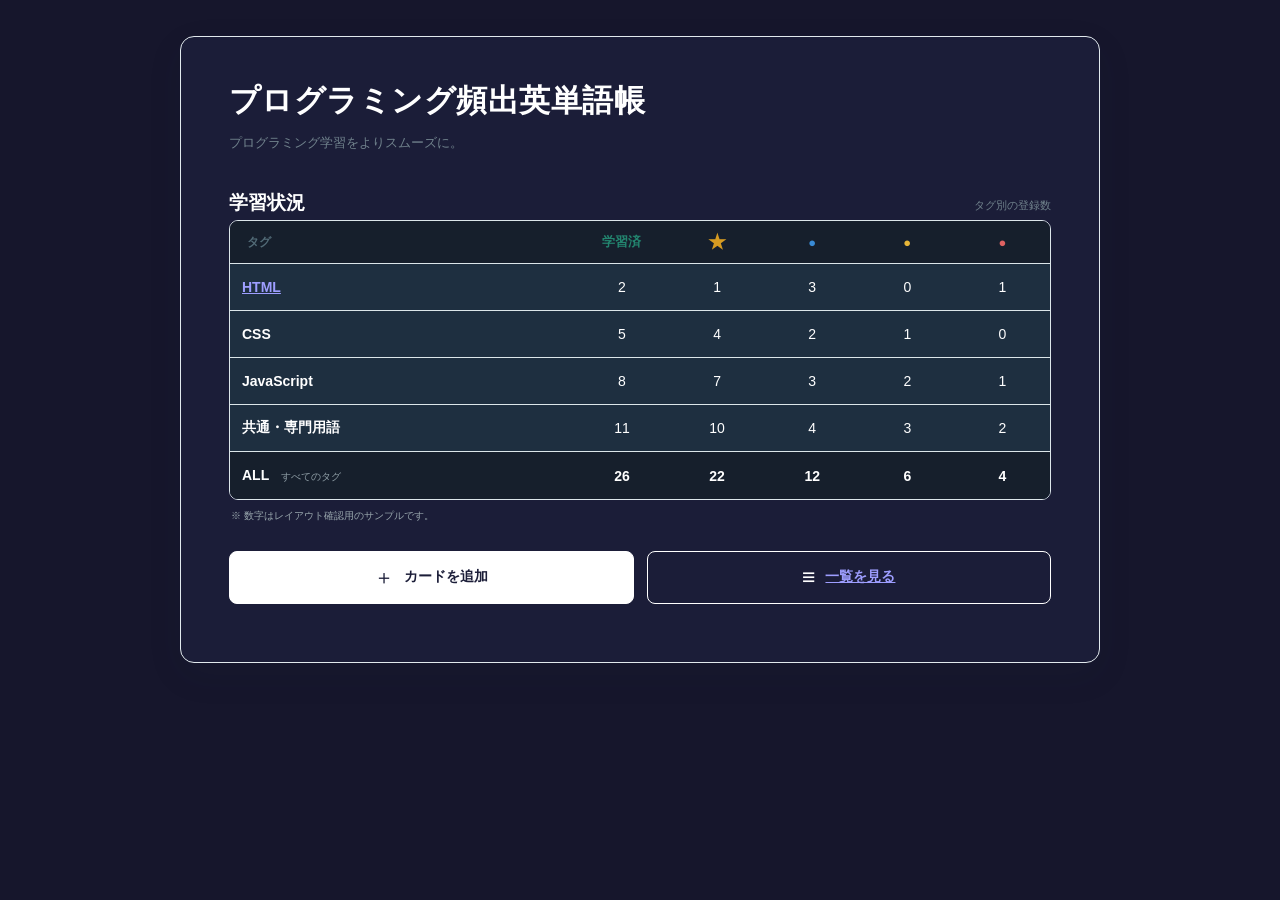
==== index.html @ 3346f2f7 "カード追加フォームを追加" ====
<!DOCTYPE html>
<html lang="ja">
<head>
    <meta charset="UTF-8">
    <meta name="viewport" content="width=device-width, initial-scale=1.0">
    <title>プログラミング頻出英単語・略語・専門用語の単語帳</title>
    <link rel="stylesheet" href="css/style.css">
</head>
<body>
  <div class="app-shell">

    <main>
      <section class="intro" aria-labelledby="page-title">
        <h1 id="page-title">プログラミング頻出英単語帳</h1>
        <p class="intro-text">プログラミング学習をよりスムーズに。</p>
      </section>

      <section class="overview" aria-labelledby="overview-title">
        <div class="section-heading">
          <div>
            <h2 id="overview-title">学習状況</h2>
          </div>
          <span class="total-label">タグ別の登録数</span>
        </div>

        <div class="table-wrap">
          <table>
            <thead>
              <tr>
                <th scope="col" class="tag-heading">タグ</th>
                <th scope="col"><span class="status-label">学習済</span></th>
                <th scope="col"><span class="status-label star">★</span></th>
                <th scope="col"><span class="status-label blue">●</span></th>
                <th scope="col"><span class="status-label yellow">●</span></th>
                <th scope="col"><span class="status-label red">●</span></th>
              </tr>
            </thead>
            <tbody>
              <tr>
                <th scope="row"><a href="dashboard.html">HTML</a></th>
                <td>2</td><td>1</td><td>3</td><td>0</td><td>1</td>
              </tr>
              <tr>
                <th scope="row">CSS</th>
                <td>5</td><td>4</td><td>2</td><td>1</td><td>0</td>
              </tr>
              <tr>
                <th scope="row">JavaScript</th>
                <td>8</td><td>7</td><td>3</td><td>2</td><td>1</td>
              </tr>
              <tr>
                <th scope="row">共通・専門用語</th>
                <td>11</td><td>10</td><td>4</td><td>3</td><td>2</td>
              </tr>
              <tr class="all-row">
                <th scope="row">ALL <span class="all-caption">すべてのタグ</span></th>
                <td>26</td><td>22</td><td>12</td><td>6</td><td>4</td>
              </tr>
            </tbody>
          </table>
        </div>
        <p class="table-note">※ 数字はレイアウト確認用のサンプルです。</p>
      </section>

      <nav class="actions">
        <button class="add-button" id="toggle-form" type="button">
          <span class="button-icon">＋</span>
          <span>カードを追加</span>
        </button>
        <button class="list-button" type="button">
          <span class="button-icon list-icon">≡</span>
          <span><a href="words.html">一覧を見る</a></span>
        </button>
      </nav>


      <form class="add-card" id="add-card-form" hidden>
        <div class="form-row">
          <label for="word">単語</label>
          <input id="word" name="word" type="text" placeholder="単語を入力">
        </div>

        <div class="form-row">
          <label for="description">説明</label>
          <textarea id="description" name="description" rows="3" placeholder="単語の意味や説明を入力"></textarea>
        </div>

        <div class="form-row">
          <label for="tag">タグ</label>
          <div class="tag-input-container" id="tag-container">
            <div class="tag-list" id="tag-list"></div>
            <input id="tag-input" name="tag" type="text" placeholder="タグを入力してEnter">
          </div>
        </div>
        
        <button class="add-btn" type="submit">追加</button>
      </form>

    </main>
  </div>

  <script src="js/main.js"></script>  
</body>
</html>
---- css/style.css ----
@charset "UTF-8";

:root {
  color-scheme: dark;
  --ink: #ffffff;
  --muted: #71838d;
  --line: #dce6ea;
  --paper: #1b1d38;
  --canvas: #16162c;
  --blue: #398bd6;
  --yellow: #e7b638;
  --red: #df6262;
}

* {
  box-sizing: border-box;
}

body {
  margin: 0;
  min-width: 320px;
  background: var(--canvas);
  color: var(--ink);
  font-family: -apple-system, BlinkMacSystemFont, "Segoe UI",
    "Noto Sans JP", "Hiragino Kaku Gothic ProN", Meiryo, sans-serif;
}

button {
  font: inherit;
}

.app-shell {
  width: min(100% - 40px, 920px);
  margin: 36px auto;
  overflow: hidden;
  background: var(--paper);
  border: 1px solid #e1e9ed;
  border-radius: 14px;
  box-shadow: 0 12px 36px rgb(23 52 67 / 8%);
}

main {
  padding: 42px 48px 38px;
}

.intro {
  margin-bottom: 38px;
}

h1 {
  margin: 0;
  color: var(--ink);
  font-size: clamp(22px, 3.3vw, 31px);
  line-height: 1.45;
  letter-spacing: .015em;
}

.intro-text {
  margin: 10px 0 0;
  color: var(--muted);
  font-size: 13px;
}

.section-heading {
  display: flex;
  align-items: end;
  justify-content: space-between;
  margin-bottom: 4px;
}

h2 {
  margin: 0;
  color: var(--ink);
  font-size: 19px;
}

.total-label {
  padding-bottom: 3px;
  color: var(--muted);
  font-size: 11px;
}

.table-wrap {
  overflow-x: auto;
  border: 1px solid var(--line);
  border-radius: 9px;
}

table {
  width: 100%;
  min-width: 520px;
  border-collapse: collapse;
  table-layout: fixed;
  font-variant-numeric: tabular-nums;
}

th,
td {
  height: 47px;
  padding: 9px 12px;
  border-bottom: 1px solid var(--line);
  text-align: center;
  font-size: 14px;
}

thead th {
  height: 43px;
  background: #161f2c;
  color: #526b77;
  font-size: 12px;
  font-weight: 700;
}

th:first-child {
  width: 42%;
  text-align: left;
}

thead th:first-child {
  padding-left: 17px;
}

tbody {
    background-color: #1e2f40;
}

tbody th {
  color: var(--ink);
  font-weight: 600;
}

tbody td {
  color: var(--ink);
}

tbody tr:last-child th,
tbody tr:last-child td {
  border-bottom: 0;
}

tbody tr:hover {
  background: #294d68;
}

.status-label {
  display: inline-block;
  color: #23856f;
  font-size: 13px;
  font-weight: 800;
}

.status-label.star {
  color: #d69b22;
  font-size: 18px;
  line-height: 1;
}

.status-label.blue { color: var(--blue); }
.status-label.yellow { color: var(--yellow); }
.status-label.red { color: var(--red); }

.all-row {
  background: #161f2c;
}

.all-row th,
.all-row td {
  font-weight: 800;
}

.all-caption {
  margin-left: 8px;
  color: #91a0a8;
  font-size: 10px;
  font-weight: 400;
}

.table-note {
  margin: 9px 2px 0;
  color: #9aa8ae;
  font-size: 10px;
}

.actions {
  display: grid;
  grid-template-columns: 1fr 1fr;
  gap: 13px;
  margin-top: 28px;
  margin-bottom: 20px;
}

button {
  min-height: 53px;
  display: flex;
  align-items: center;
  justify-content: center;
  gap: 10px;
  border: 1px solid var(--ink);
  border-radius: 8px;
  cursor: pointer;
  font-size: 14px;
  font-weight: 700;
}

.add-button {
  background: #fff;
  color: var(--paper);
}

.add-button:hover {
  background: #294d68;
  color: #fff;
}

.list-button {
  background: var(--paper);
  color: #ffffff;
}

.list-button:hover {
  background: #294d68;
}

.button-icon {
  font-size: 20px;
  font-weight: 400;
  line-height: 1;
}

.list-icon {
  font-size: 23px;
}

.form-row {
    display: flex;
    gap: 20px;
    align-items: flex-start;
}

.form-row label {
    width: 80px;
    flex-shrink: 0;
}

.form-row > input,
.form-row > textarea,
.tag-input-container {
    flex: 1;
    min-width: 0;
    padding: 10px;
    border: 1px solid var(--line);
    border-radius: 6px;
    background: var(--canvas);
    color: var(--ink);
    font: inherit;
}

.form-row > textarea {
    resize: vertical;
}

.tag-input-container {
    display: flex;
    flex-wrap: wrap;
    align-items: center;
    gap: 8px;
}

.tag-list {
    display: flex;
    flex-wrap: wrap;
    gap: 8px;
}

.tag-input-container input {
    flex: 1;
    min-width: 120px;
    border: none;
    outline: none;
    background: transparent;
    color: var(--ink);
    font: inherit;
}

.add-btn {
  padding: 0 100px;
  margin: 20px auto 0;
}


@media (max-width: 600px) {
  .app-shell {
    width: 100%;
    margin: 0;
    border: 0;
    border-radius: 0;
  }

  main {
    padding: 32px 18px 28px;
  }

  .intro {
    margin-bottom: 30px;
  }

  .intro-text {
    font-size: 12px;
  }

  .section-heading {
    align-items: start;
  }

  .total-label {
    padding-top: 20px;
    font-size: 10px;
  }

  .actions {
    gap: 9px;
  }

  button {
    min-height: 50px;
    gap: 6px;
    font-size: 12px;
  }
}

@media (prefers-reduced-motion: reduce) {
  *,
  *::before,
  *::after {
    scroll-behavior: auto !important;
    transition-duration: .01ms !important;
  }
}
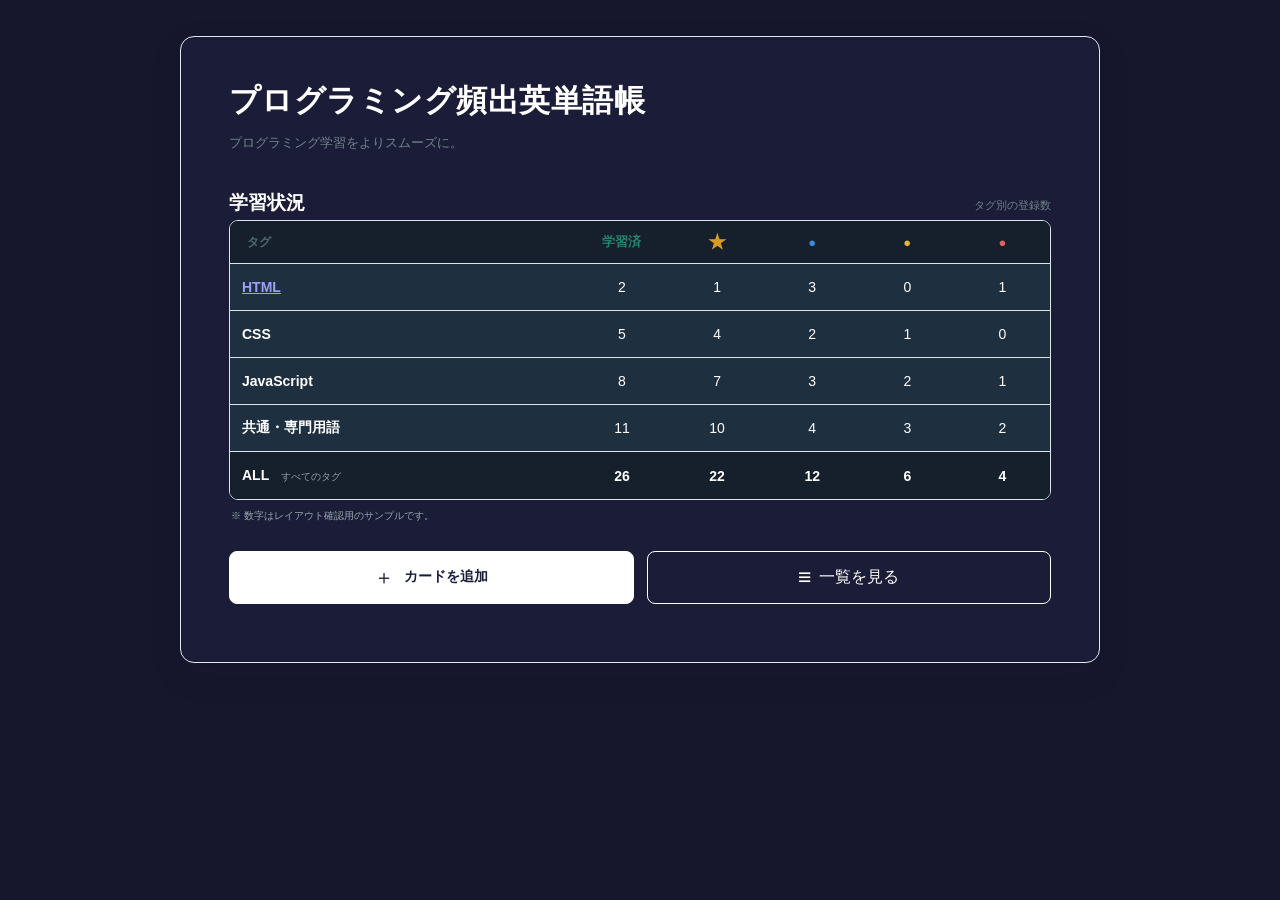
==== commit 1bc6b057: "index.htmlの「一覧を見る」ボタンを調整" ====
--- a/index.html
+++ b/index.html
@@ -67,10 +67,10 @@
           <span class="button-icon">＋</span>
           <span>カードを追加</span>
         </button>
-        <button class="list-button" type="button">
+        <a class="list-button" href="words.html" type="button">
           <span class="button-icon list-icon">≡</span>
-          <span><a href="words.html">一覧を見る</a></span>
-        </button>
+          <span>一覧を見る</span>
+        </a>
       </nav>
 
 
--- a/css/style.css
+++ b/css/style.css
@@ -207,12 +207,22 @@
   color: var(--paper);
 }
 
-.add-button:hover {
+.add-button:hover, 
+.add-btn:hover {
   background: #294d68;
   color: #fff;
 }
 
 .list-button {
+  text-decoration: none;
+  display: flex;
+  align-items: center;
+  justify-content: center;
+  gap: 8px;  
+
+  border: 1px solid var(--ink);
+  border-radius: 8px;
+
   background: var(--paper);
   color: #ffffff;
 }
@@ -282,9 +292,29 @@
     font: inherit;
 }
 
+.tag-item {
+    display: inline-flex;
+    align-items: center;
+    gap: 6px;
+    padding: 4px 8px;
+    border-radius: 4px;
+    background: var(--blue);
+    color: #fff;
+}
+
+.tag-item button {
+    border: none;
+    background: transparent;
+    color: #fff;
+    cursor: pointer;
+    font-size: 16px;
+}
+
 .add-btn {
   padding: 0 100px;
   margin: 20px auto 0;
+  background-color: #fff;
+  color: var(--paper);
 }
 
 
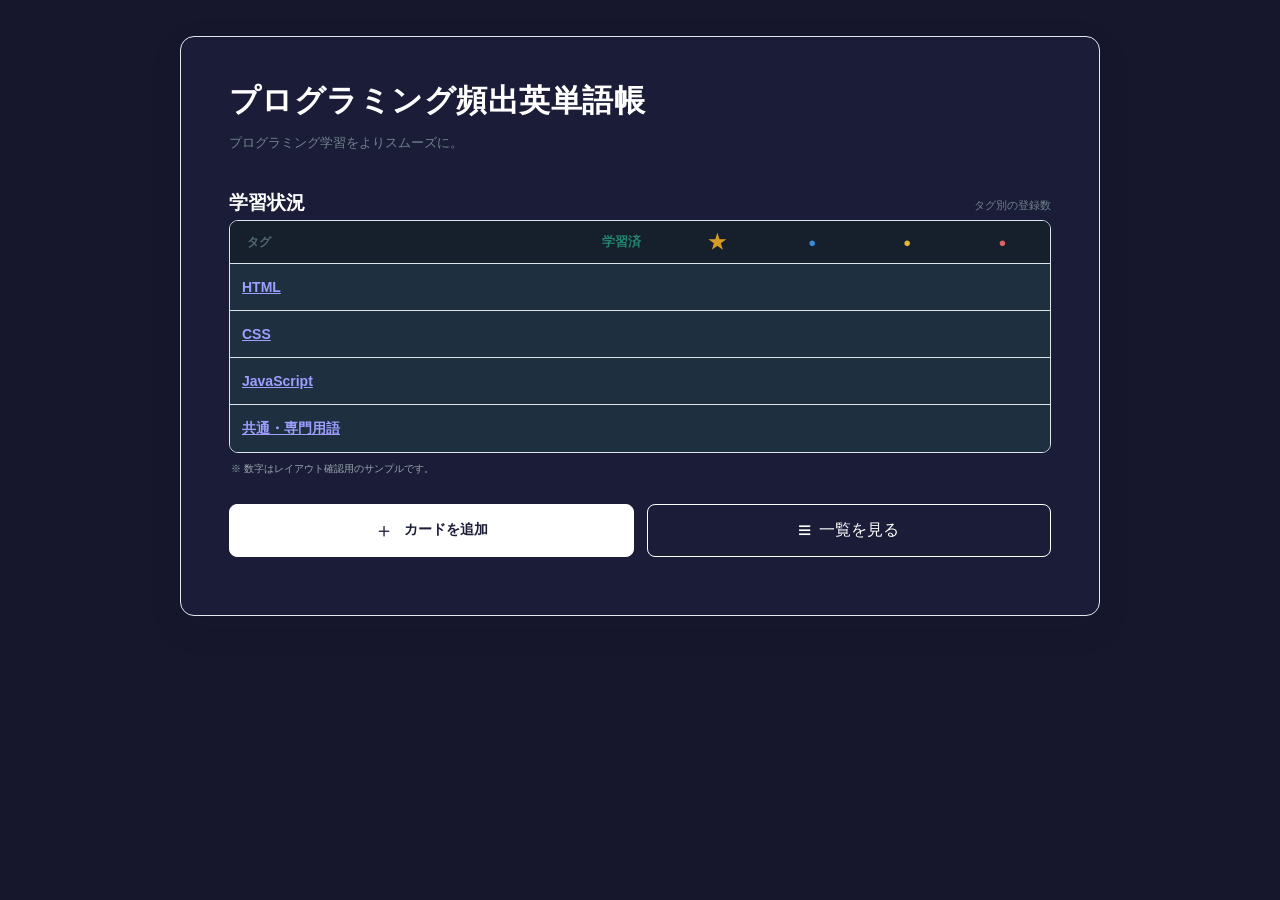
==== commit af8d1bfe: "index.htmlでの表示を、タグ名を取得して自動生成するように" ====
--- a/index.html
+++ b/index.html
@@ -35,27 +35,8 @@
                 <th scope="col"><span class="status-label red">●</span></th>
               </tr>
             </thead>
-            <tbody>
-              <tr>
-                <th scope="row"><a href="dashboard.html">HTML</a></th>
-                <td>2</td><td>1</td><td>3</td><td>0</td><td>1</td>
-              </tr>
-              <tr>
-                <th scope="row">CSS</th>
-                <td>5</td><td>4</td><td>2</td><td>1</td><td>0</td>
-              </tr>
-              <tr>
-                <th scope="row">JavaScript</th>
-                <td>8</td><td>7</td><td>3</td><td>2</td><td>1</td>
-              </tr>
-              <tr>
-                <th scope="row">共通・専門用語</th>
-                <td>11</td><td>10</td><td>4</td><td>3</td><td>2</td>
-              </tr>
-              <tr class="all-row">
-                <th scope="row">ALL <span class="all-caption">すべてのタグ</span></th>
-                <td>26</td><td>22</td><td>12</td><td>6</td><td>4</td>
-              </tr>
+            <tbody id="tag-list">
+
             </tbody>
           </table>
         </div>
@@ -98,7 +79,7 @@
 
     </main>
   </div>
-
-  <script src="js/main.js"></script>  
+  <script src="js/words-data.js" defer></script>
+  <script src="js/main.js" defer></script>  
 </body>
 </html>
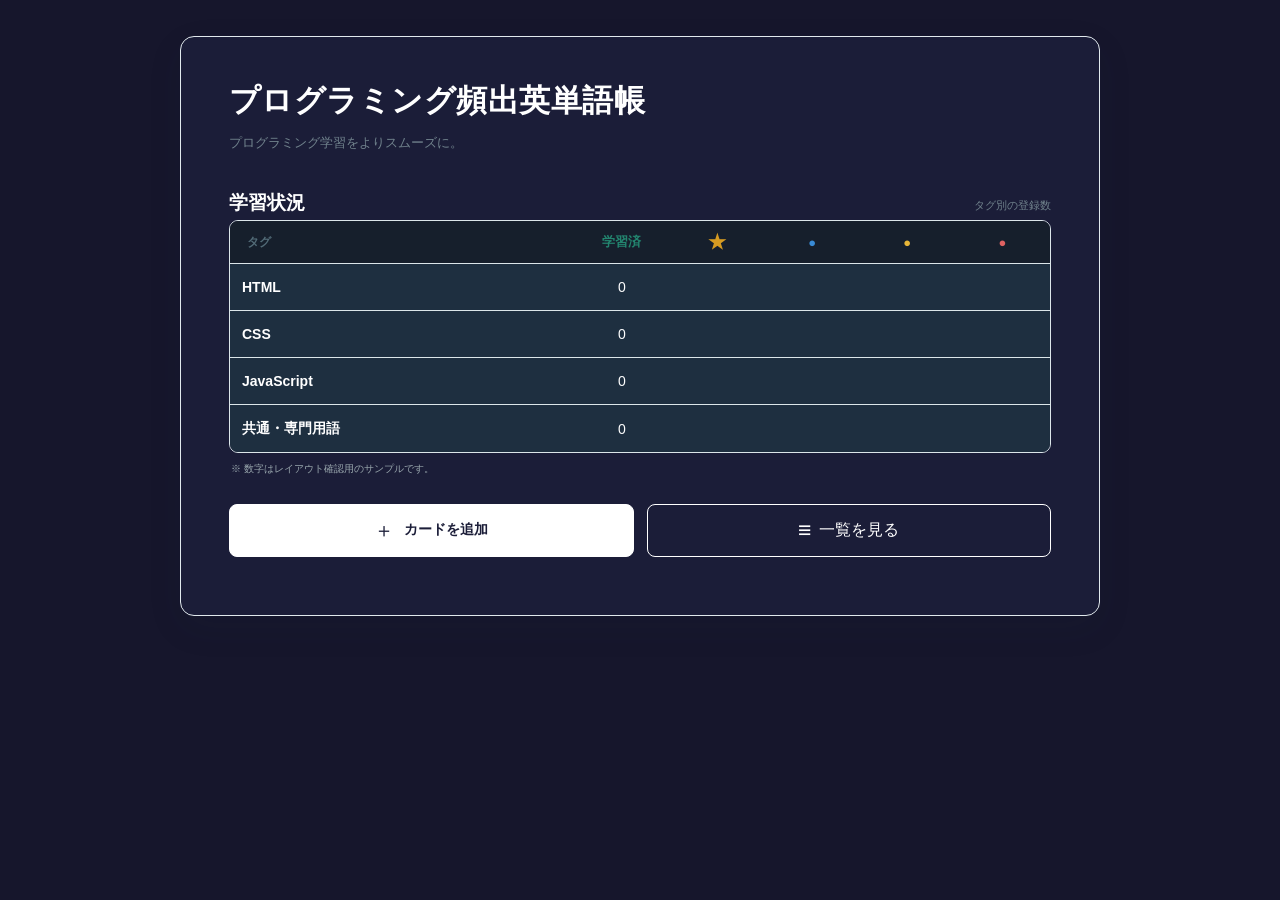
==== commit 46f3658a: "学習済み機能を実装" ====
--- a/index.html
+++ b/index.html
@@ -69,7 +69,7 @@
         <div class="form-row">
           <label for="tag">タグ</label>
           <div class="tag-input-container" id="tag-container">
-            <div class="tag-list" id="tag-list"></div>
+            <div class="tag-list" id="selected-tag-list"></div>
             <input id="tag-input" name="tag" type="text" placeholder="タグを入力してEnter">
           </div>
         </div>
@@ -80,6 +80,7 @@
     </main>
   </div>
   <script src="js/words-data.js" defer></script>
+  <script src="js/storage.js" defer></script>
   <script src="js/main.js" defer></script>  
 </body>
 </html>
--- a/css/style.css
+++ b/css/style.css
@@ -118,6 +118,15 @@
 
 thead th:first-child {
   padding-left: 17px;
+}
+
+#tag-list tr {
+  cursor: pointer;
+}
+
+#tag-list a {
+  text-decoration: none;
+  color: var(--ink);
 }
 
 tbody {
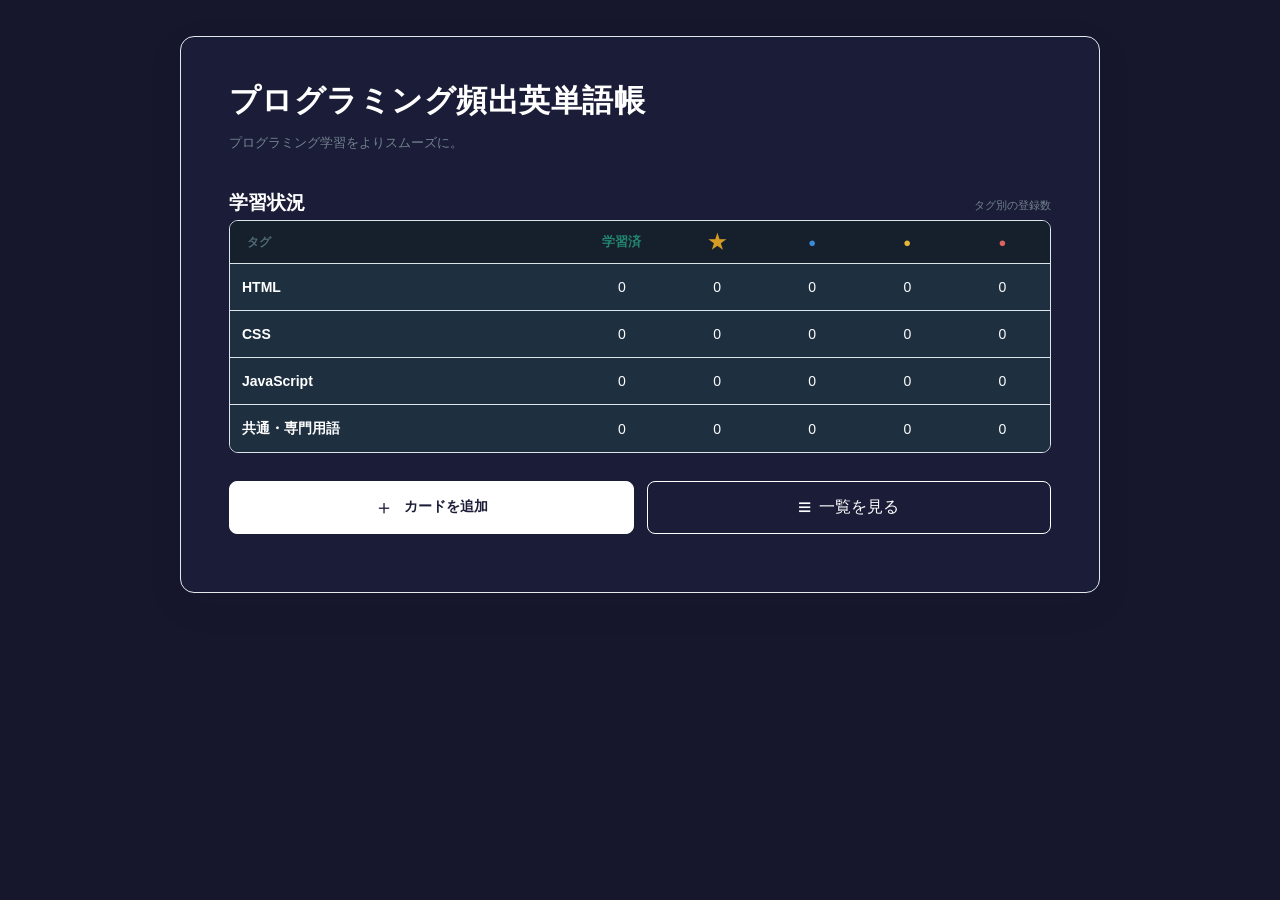
==== commit 18795e6e: "ダッシュボードに学習済み★と●の集計を表示" ====
--- a/index.html
+++ b/index.html
@@ -40,7 +40,6 @@
             </tbody>
           </table>
         </div>
-        <p class="table-note">※ 数字はレイアウト確認用のサンプルです。</p>
       </section>
 
       <nav class="actions">
--- a/css/style.css
+++ b/css/style.css
@@ -182,12 +182,6 @@
   color: #91a0a8;
   font-size: 10px;
   font-weight: 400;
-}
-
-.table-note {
-  margin: 9px 2px 0;
-  color: #9aa8ae;
-  font-size: 10px;
 }
 
 .actions {
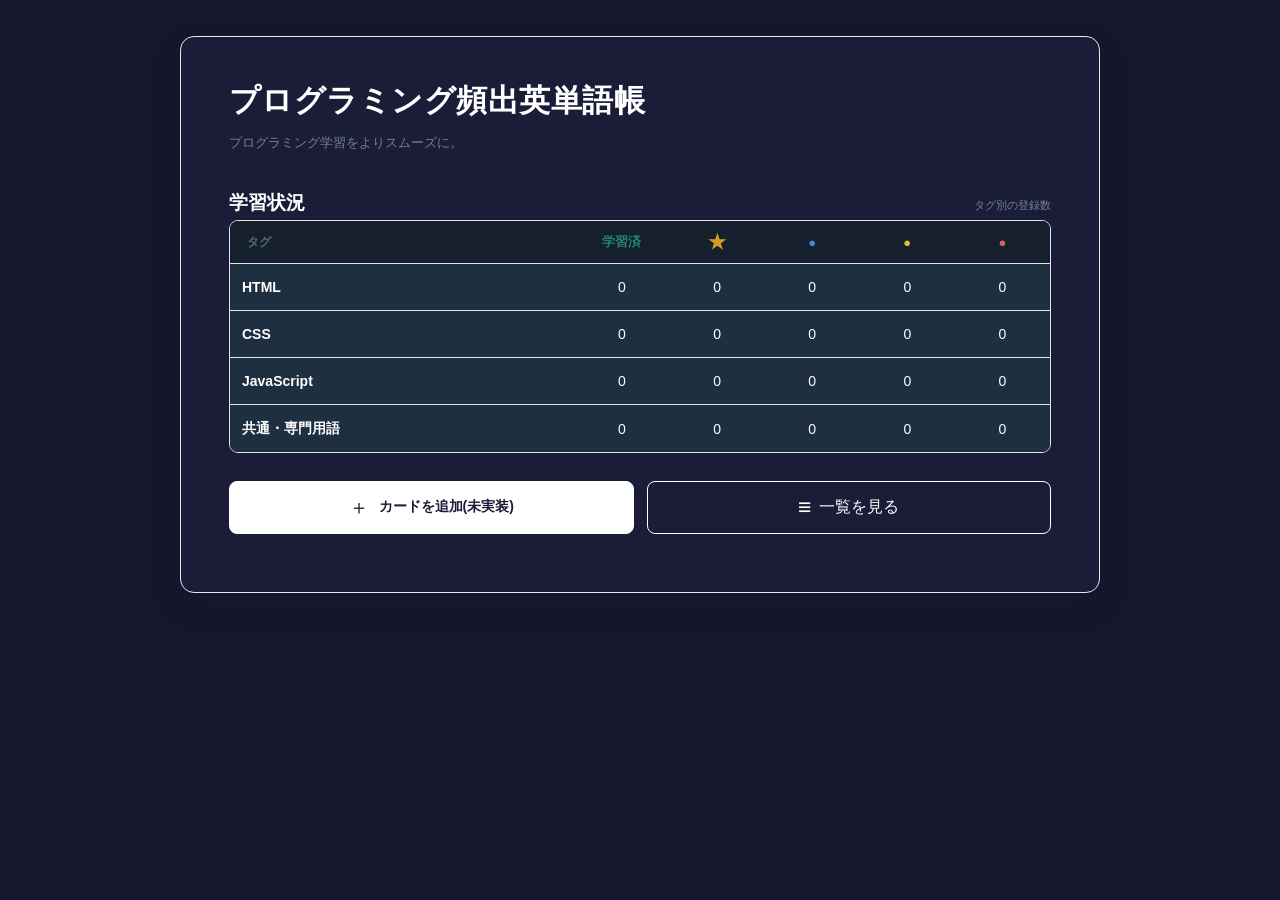
==== commit 0057754d: "カードを追加ボタンに「(未実装)」を追加" ====
--- a/index.html
+++ b/index.html
@@ -45,7 +45,7 @@
       <nav class="actions">
         <button class="add-button" id="toggle-form" type="button">
           <span class="button-icon">＋</span>
-          <span>カードを追加</span>
+          <span>カードを追加(未実装)</span>
         </button>
         <a class="list-button" href="words.html" type="button">
           <span class="button-icon list-icon">≡</span>
@@ -82,4 +82,4 @@
   <script src="js/storage.js" defer></script>
   <script src="js/main.js" defer></script>  
 </body>
-</html>+</html>
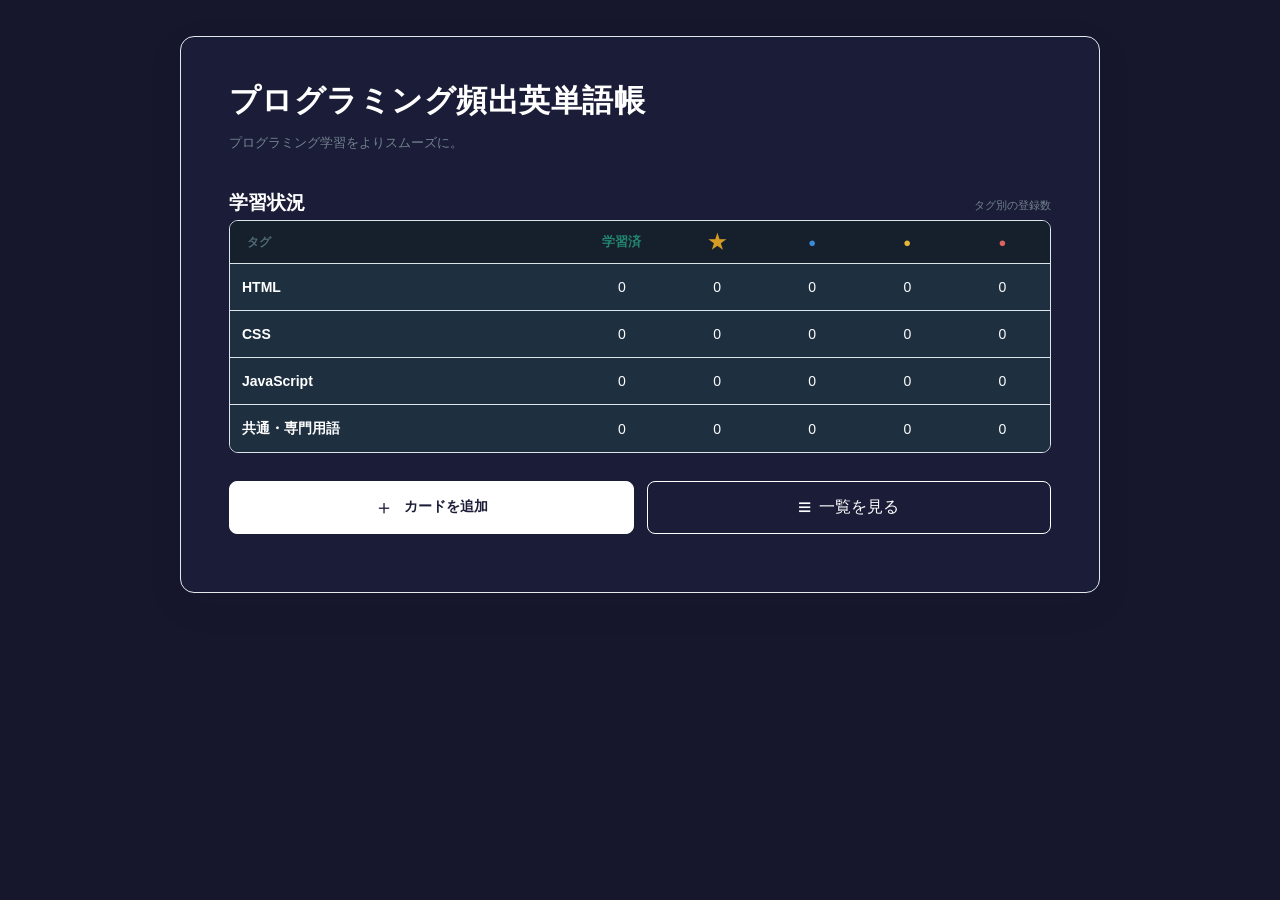
==== commit 53e99f59: "単語データとステータスデータの不整合を修正" ====
--- a/index.html
+++ b/index.html
@@ -45,7 +45,7 @@
       <nav class="actions">
         <button class="add-button" id="toggle-form" type="button">
           <span class="button-icon">＋</span>
-          <span>カードを追加(未実装)</span>
+          <span>カードを追加</span>
         </button>
         <a class="list-button" href="words.html" type="button">
           <span class="button-icon list-icon">≡</span>
@@ -75,6 +75,7 @@
         
         <button class="add-btn" type="submit">追加</button>
       </form>
+      <div id="toast" class="toast">追加しました！</div>
 
     </main>
   </div>
@@ -82,4 +83,4 @@
   <script src="js/storage.js" defer></script>
   <script src="js/main.js" defer></script>  
 </body>
-</html>
+</html>
--- a/css/style.css
+++ b/css/style.css
@@ -320,6 +320,31 @@
   color: var(--paper);
 }
 
+.toast {
+    position: fixed;
+    bottom: 30px;
+    left: 50%;
+    transform: translate(-50%, 20px);
+    
+    padding: 14px 28px;
+    border-radius: 8px;
+
+    color: var(--ink);
+    background: var(--paper);
+    border: 1px solid var(--yellow);
+
+    opacity: 0;
+    visibility: hidden;
+
+    transition: opacity 0.3s, transform 0.3s;
+}
+
+.toast.show {
+    opacity: 1;
+    visibility: visible;
+    transform: translate(-50%, 0);
+}
+
 
 @media (max-width: 600px) {
   .app-shell {
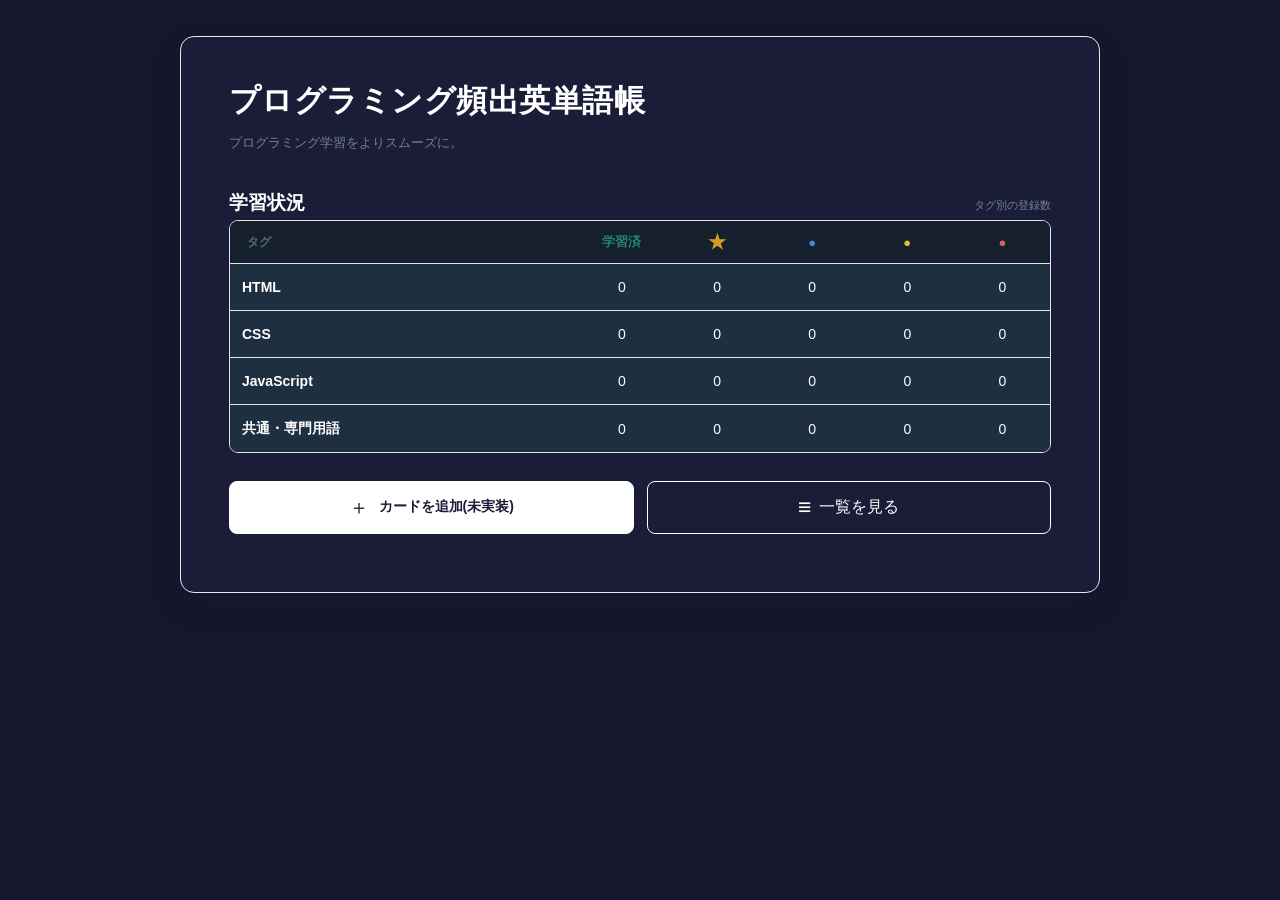
==== commit 0be82586: "Merge branch 'main' of github.com:foomee/dev-vocabulary-notebook" ====
--- a/index.html
+++ b/index.html
@@ -45,7 +45,7 @@
       <nav class="actions">
         <button class="add-button" id="toggle-form" type="button">
           <span class="button-icon">＋</span>
-          <span>カードを追加</span>
+          <span>カードを追加(未実装)</span>
         </button>
         <a class="list-button" href="words.html" type="button">
           <span class="button-icon list-icon">≡</span>
@@ -83,4 +83,4 @@
   <script src="js/storage.js" defer></script>
   <script src="js/main.js" defer></script>  
 </body>
-</html>+</html>
